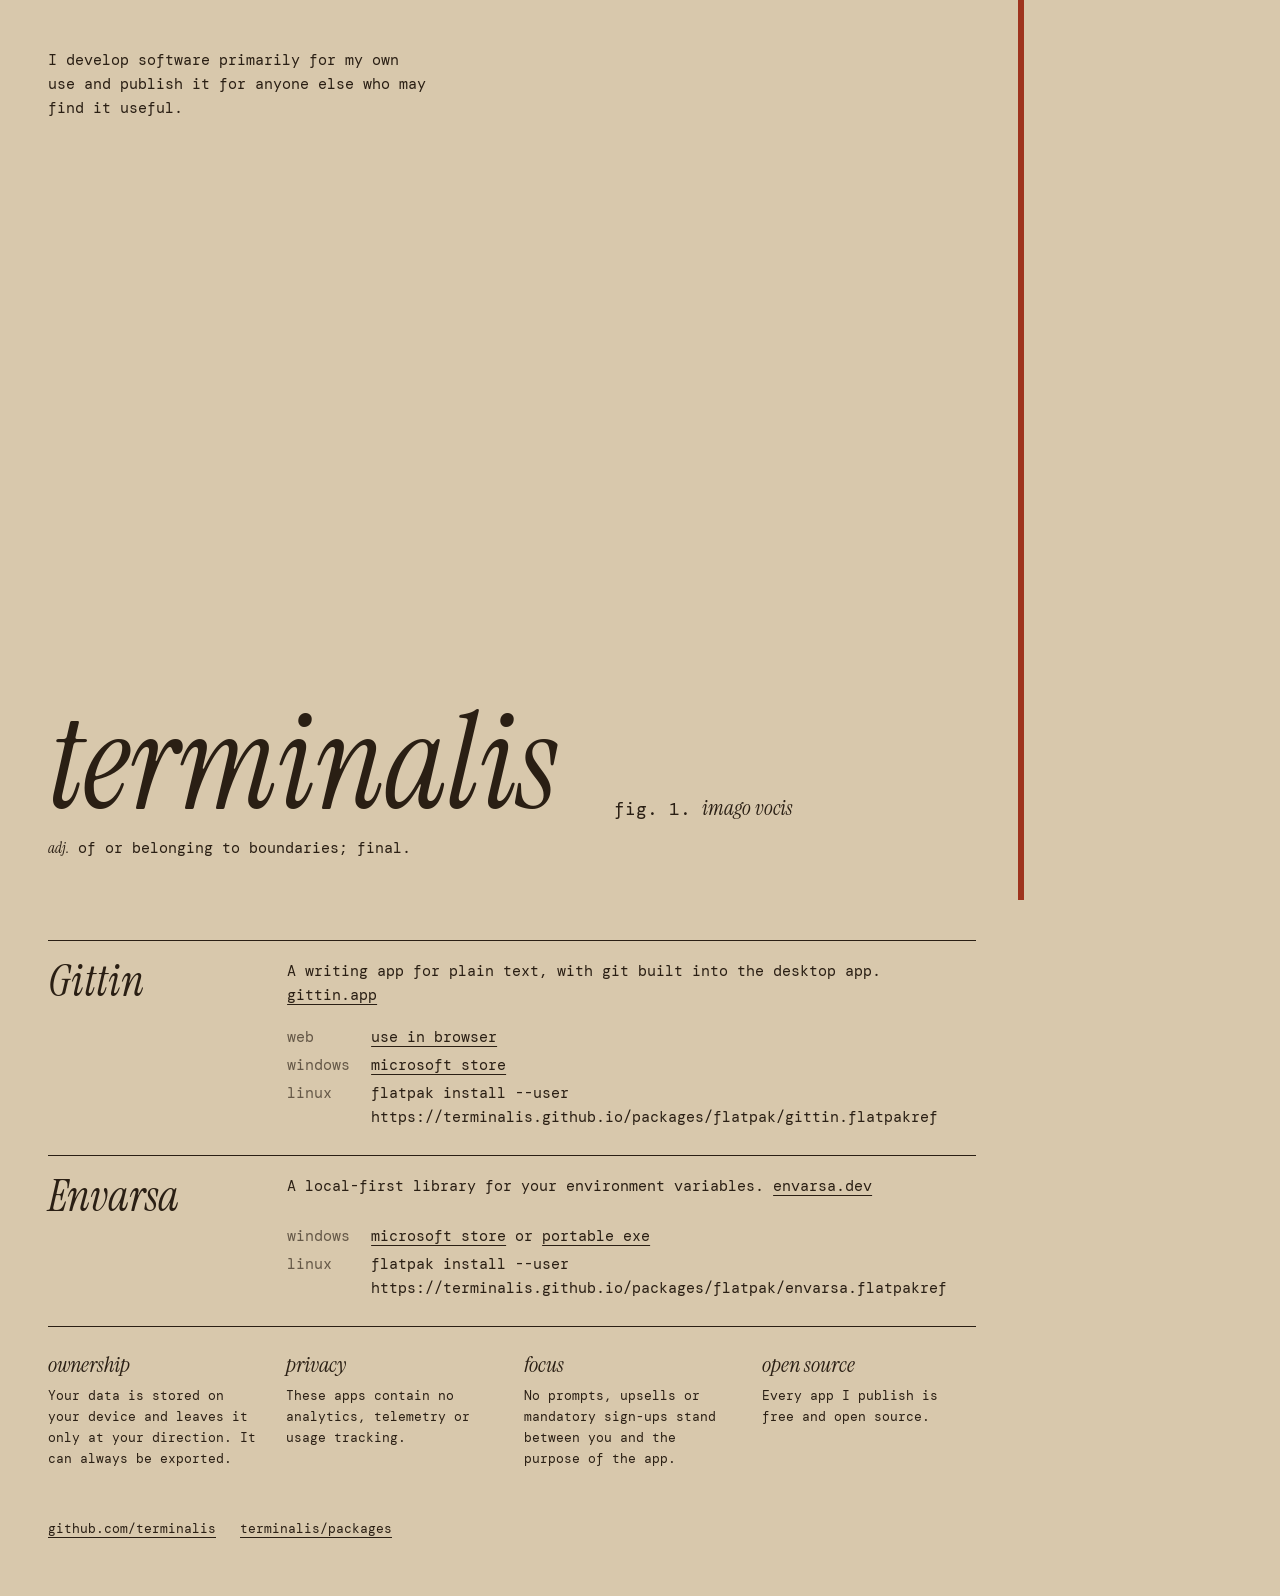
==== index.html @ 3b1a82f0 "Add homepage" ====
<!doctype html>
<html lang="en">
<head>
<meta charset="utf-8">
<meta name="viewport" content="width=device-width,initial-scale=1">
<meta http-equiv="Content-Security-Policy" content="default-src 'none'; script-src 'self'; style-src 'self'; font-src 'self'; img-src data:; connect-src 'self'; base-uri 'none'; form-action 'none'">
<title>terminalis</title>
<meta name="description" content="I develop software primarily for my own use and publish it for anyone else who may find it useful.">
<meta name="theme-color" content="#d8c8ac">
<link rel="canonical" href="https://terminalis.github.io/">
<link rel="icon" href="data:image/svg+xml,%3Csvg xmlns='http://www.w3.org/2000/svg' viewBox='0 0 32 32'%3E%3Crect width='32' height='32' fill='%23d8c8ac'/%3E%3Cpath d='M5 3l14 13L5 29' fill='none' stroke='%232a1f14' stroke-width='5'/%3E%3Crect x='23' width='3' height='32' fill='%239e341e'/%3E%3C/svg%3E">
<link rel="preload" href="fonts/InstrumentSerif-Italic.ttf" as="font" type="font/ttf" crossorigin>
<link rel="stylesheet" href="style.css">
<script src="site.js" defer></script>
</head>
<body>
<main>
  <section class="hero">
    <canvas id="mark" role="img" aria-label="A line strikes a wall and returns, thinning until it stops."></canvas>
    <p class="fig">fig. 1. <em>imago vocis</em></p>
    <p class="intro">I develop software primarily for my own use and publish it for anyone else who may find it useful.</p>
    <div class="title">
      <h1>terminalis</h1>
      <p class="gloss"><em>adj.</em> of or belonging to boundaries; final.</p>
    </div>
  </section>

  <section class="legend">
    <article class="row" id="gittin">
      <h2>Gittin</h2>
      <p>A writing app for plain text, with git built into the desktop app. <a href="https://gittin.app">gittin.app</a></p>
      <div class="figs" data-release="gittin"></div>
      <dl class="ways">
        <dt>web</dt><dd><a href="https://gittin.app/use/">use in browser</a></dd>
        <dt>windows</dt><dd><a href="https://apps.microsoft.com/detail/9NDJ4HR0FF1H">microsoft store</a></dd>
        <dt>linux</dt><dd><code>flatpak install --user https://terminalis.github.io/packages/flatpak/gittin.flatpakref</code><button type="button" hidden data-copy="flatpak install --user https://terminalis.github.io/packages/flatpak/gittin.flatpakref">copy</button></dd>
      </dl>
    </article>
    <article class="row" id="envarsa">
      <h2>Envarsa</h2>
      <p>A local-first library for your environment variables. <a href="https://envarsa.dev">envarsa.dev</a></p>
      <div class="figs" data-release="envarsa"></div>
      <dl class="ways">
        <dt>windows</dt><dd><a href="https://apps.microsoft.com/detail/9NQCBXD2WQ2M">microsoft store</a> or <a href="https://github.com/terminalis/envarsa/releases/latest">portable exe</a></dd>
        <dt>linux</dt><dd><code>flatpak install --user https://terminalis.github.io/packages/flatpak/envarsa.flatpakref</code><button type="button" hidden data-copy="flatpak install --user https://terminalis.github.io/packages/flatpak/envarsa.flatpakref">copy</button></dd>
      </dl>
    </article>
  </section>

  <dl class="notes">
    <div><dt><em>ownership</em></dt><dd>Your data is stored on your device and leaves it only at your direction. It can always be exported.</dd></div>
    <div><dt><em>privacy</em></dt><dd>These apps contain no analytics, telemetry or usage tracking.</dd></div>
    <div><dt><em>focus</em></dt><dd>No prompts, upsells or mandatory sign-ups stand between you and the purpose of the app.</dd></div>
    <div><dt><em>open source</em></dt><dd>Every app I publish is free and open source.</dd></div>
  </dl>

  <footer>
    <span id="weight"></span>
    <a href="https://github.com/terminalis">github.com/terminalis</a>
    <a href="https://github.com/terminalis/packages">terminalis/packages</a>
  </footer>
</main>
<div class="line" aria-hidden="true"></div>
<canvas class="moth" id="moth" aria-hidden="true"></canvas>
</body>
</html>
---- style.css ----
@font-face{font-family:"DM Mono";src:url(fonts/DMMono-Regular.ttf);font-display:swap}
@font-face{font-family:"Instrument Serif";src:url(fonts/InstrumentSerif-Italic.ttf);font-style:italic;font-display:swap}
*{box-sizing:border-box}
:root{--paper:#d8c8ac;--ink:#2a1f14;--red:#9e341e;--beyond:clamp(44px,20vw,300px);--pad:48px;color-scheme:light}
html{background:var(--paper);color:var(--ink);font:15px/1.6 "DM Mono",ui-monospace,Consolas,monospace;-webkit-text-size-adjust:100%}
body{margin:0}
a{color:inherit;text-underline-offset:4px;text-decoration-thickness:1px}
a:hover{background:var(--ink);color:var(--paper);text-decoration:none}
:focus-visible{outline:2px solid var(--ink);outline-offset:3px}
em,h1,h2{font-family:"Instrument Serif",Georgia,serif;font-style:italic;font-weight:400}
main{margin-right:var(--beyond)}
.line{position:fixed;top:0;bottom:0;right:var(--beyond);width:6px;background:var(--red)}
.moth{position:fixed;top:15vh;right:calc(var(--beyond) + 3px - var(--mw,0px) / 2);pointer-events:none}
.hero{position:relative;height:100vh;min-height:640px;overflow:hidden}
#mark{position:absolute;inset:0;display:block}
.intro{position:absolute;left:var(--pad);top:var(--pad);max-width:var(--leadw,380px);margin:0}
.title{position:absolute;left:var(--pad);bottom:calc(var(--pad) - 8px)}
h1{font-size:clamp(72px,10.4vw,168px);line-height:.95;margin:0}
.gloss{margin:10px 0 0}
.fig{position:absolute;margin:0;font-size:18px;left:var(--figx,60%);top:var(--figy,88%);white-space:nowrap}
.fig em{font-size:21px}
.legend{padding:40px var(--pad) 0}
.row{display:grid;grid-template-columns:minmax(120px,1.1fr) minmax(0,3.4fr) auto;gap:6px 24px;border-top:1px solid var(--ink);padding:18px 0 26px}
.row h2{font-size:44px;line-height:1;margin:0}
.row p{margin:0 0 12px}
.row .ways{grid-column:2/4;display:grid;grid-template-columns:72px minmax(0,1fr);gap:4px 12px;margin:0}
.ways dd{margin:0;min-width:0}
.ways dt{opacity:.66}
.figs{text-align:right;white-space:nowrap}
code{font:inherit;overflow-wrap:anywhere}
button{font:inherit;color:var(--paper);background:var(--ink);border:0;padding:0 8px;margin-left:8px;cursor:pointer}
.notes{display:grid;grid-template-columns:repeat(4,minmax(0,1fr));gap:24px;border-top:1px solid var(--ink);margin:0 var(--pad);padding:20px 0 0}
.notes dt em{font-size:22px}
.notes dd{margin:4px 0 0;font-size:13px}
footer{padding:44px var(--pad) 56px;display:flex;flex-wrap:wrap;gap:6px 24px;font-size:13px}
footer span{flex-basis:100%}
@media (max-width:1099px){
  :root{--pad:20px;--beyond:40px}
  .moth{position:absolute;top:32px}
  .hero{height:auto;min-height:0;overflow:visible}
  #mark{position:relative}
  .fig{position:static;margin:10px var(--pad) 0;text-align:right}
  .title,.intro{position:static;margin:20px var(--pad) 0;max-width:none}
  h1{font-size:19vw}
  .row{grid-template-columns:minmax(0,1fr)}
  .row .ways{grid-column:auto;grid-template-columns:minmax(0,1fr)}
  .ways dd{margin-bottom:10px}
  .figs{text-align:left}
  .notes{grid-template-columns:minmax(0,1fr)}
}
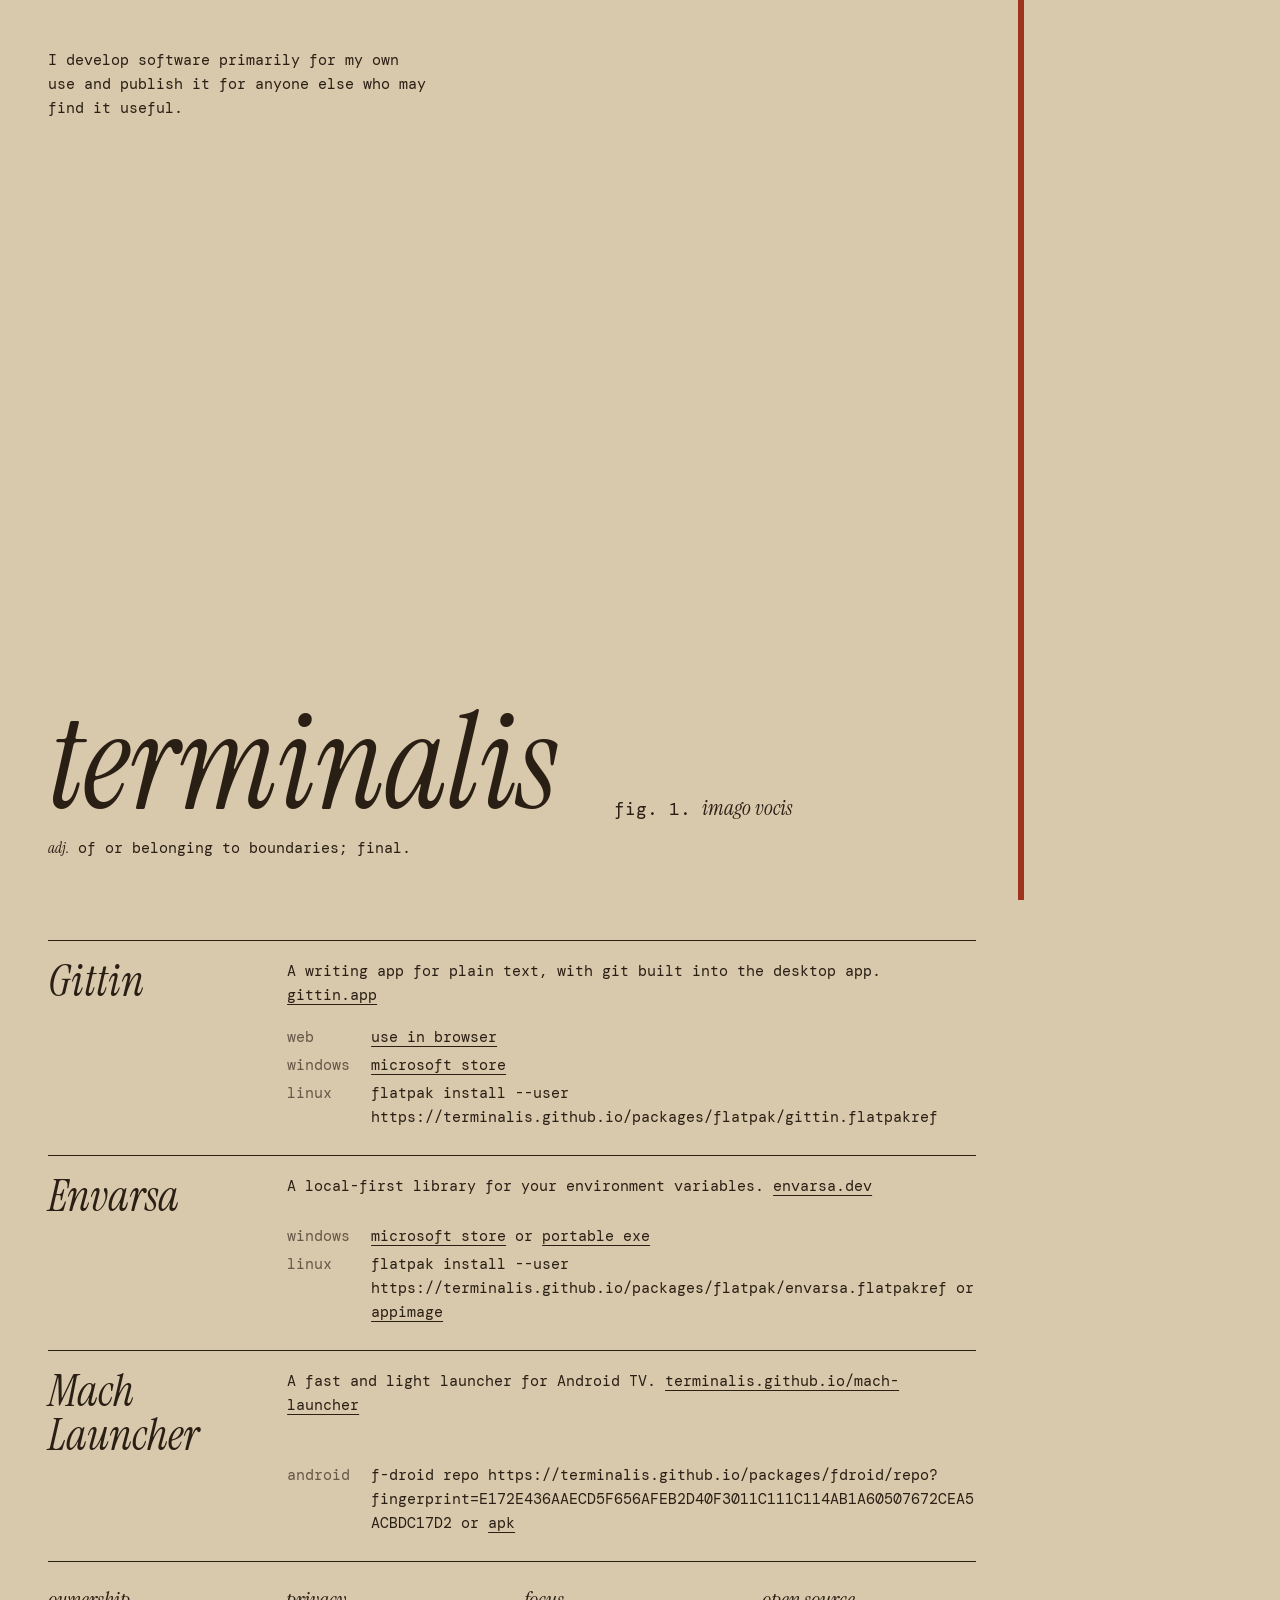
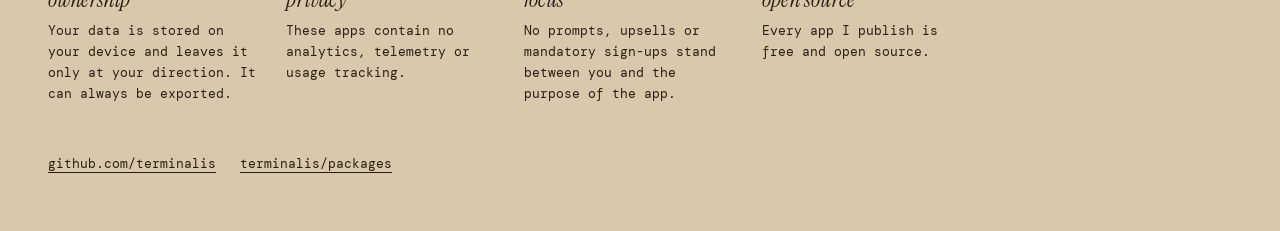
==== commit 0fec75cc: "Link Envarsa's AppImage" ====
--- a/index.html
+++ b/index.html
@@ -42,7 +42,15 @@
       <div class="figs" data-release="envarsa"></div>
       <dl class="ways">
         <dt>windows</dt><dd><a href="https://apps.microsoft.com/detail/9NQCBXD2WQ2M">microsoft store</a> or <a href="https://github.com/terminalis/envarsa/releases/latest">portable exe</a></dd>
-        <dt>linux</dt><dd><code>flatpak install --user https://terminalis.github.io/packages/flatpak/envarsa.flatpakref</code><button type="button" hidden data-copy="flatpak install --user https://terminalis.github.io/packages/flatpak/envarsa.flatpakref">copy</button></dd>
+        <dt>linux</dt><dd><code>flatpak install --user https://terminalis.github.io/packages/flatpak/envarsa.flatpakref</code><button type="button" hidden data-copy="flatpak install --user https://terminalis.github.io/packages/flatpak/envarsa.flatpakref">copy</button> or <a href="https://github.com/terminalis/envarsa/releases/latest">appimage</a></dd>
+      </dl>
+    </article>
+    <article class="row" id="mach-launcher">
+      <h2>Mach Launcher</h2>
+      <p>A fast and light launcher for Android TV. <a href="https://terminalis.github.io/mach-launcher/">terminalis.github.io/mach-launcher</a></p>
+      <div class="figs" data-release="mach-launcher"></div>
+      <dl class="ways">
+        <dt>android</dt><dd>f-droid repo <code>https://terminalis.github.io/packages/fdroid/repo?fingerprint=E172<span>E436AAECD5F656AFEB2D40F3011C111C114AB1A60507672CEA5ACBDC</span>17D2</code><button type="button" hidden data-copy="https://terminalis.github.io/packages/fdroid/repo?fingerprint=E172E436AAECD5F656AFEB2D40F3011C111C114AB1A60507672CEA5ACBDC17D2">copy</button> or <a href="https://github.com/terminalis/mach-launcher/releases/latest">apk</a></dd>
       </dl>
     </article>
   </section>
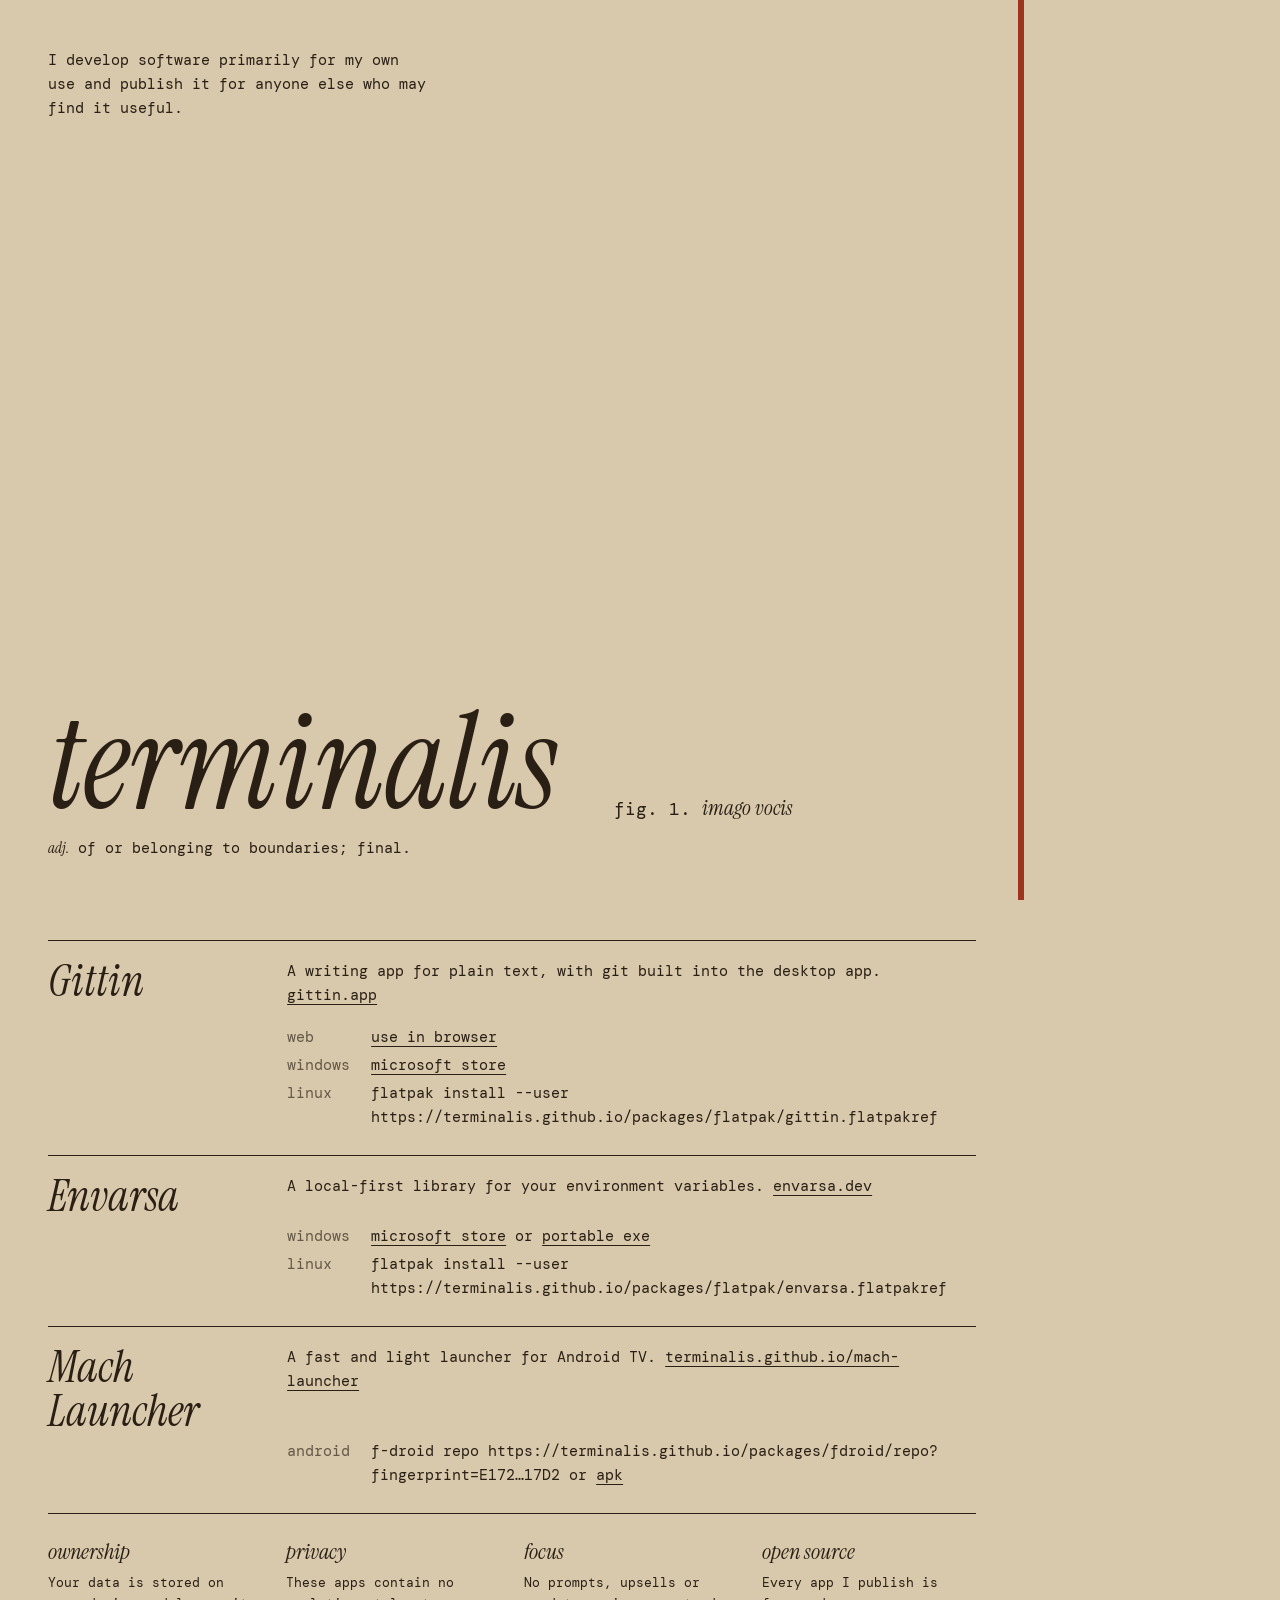
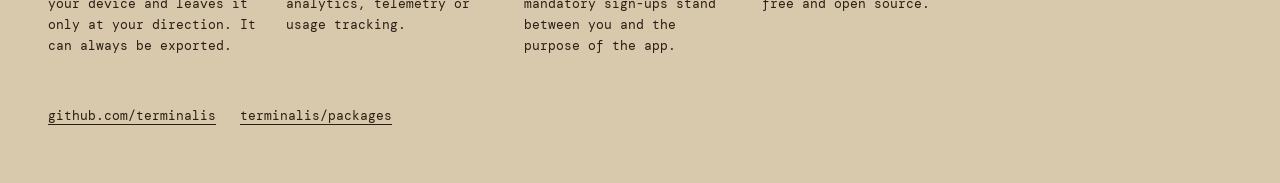
==== commit 3751dbaa: "Add Mach Launcher" ====
--- a/index.html
+++ b/index.html
@@ -42,7 +42,7 @@
       <div class="figs" data-release="envarsa"></div>
       <dl class="ways">
         <dt>windows</dt><dd><a href="https://apps.microsoft.com/detail/9NQCBXD2WQ2M">microsoft store</a> or <a href="https://github.com/terminalis/envarsa/releases/latest">portable exe</a></dd>
-        <dt>linux</dt><dd><code>flatpak install --user https://terminalis.github.io/packages/flatpak/envarsa.flatpakref</code><button type="button" hidden data-copy="flatpak install --user https://terminalis.github.io/packages/flatpak/envarsa.flatpakref">copy</button> or <a href="https://github.com/terminalis/envarsa/releases/latest">appimage</a></dd>
+        <dt>linux</dt><dd><code>flatpak install --user https://terminalis.github.io/packages/flatpak/envarsa.flatpakref</code><button type="button" hidden data-copy="flatpak install --user https://terminalis.github.io/packages/flatpak/envarsa.flatpakref">copy</button></dd>
       </dl>
     </article>
     <article class="row" id="mach-launcher">
--- a/style.css
+++ b/style.css
@@ -28,6 +28,8 @@
 .ways dt{opacity:.66}
 .figs{text-align:right;white-space:nowrap}
 code{font:inherit;overflow-wrap:anywhere}
+code span{font-size:0;white-space:nowrap}
+code span::before{content:"\2026";font-size:1rem}
 button{font:inherit;color:var(--paper);background:var(--ink);border:0;padding:0 8px;margin-left:8px;cursor:pointer}
 .notes{display:grid;grid-template-columns:repeat(4,minmax(0,1fr));gap:24px;border-top:1px solid var(--ink);margin:0 var(--pad);padding:20px 0 0}
 .notes dt em{font-size:22px}
